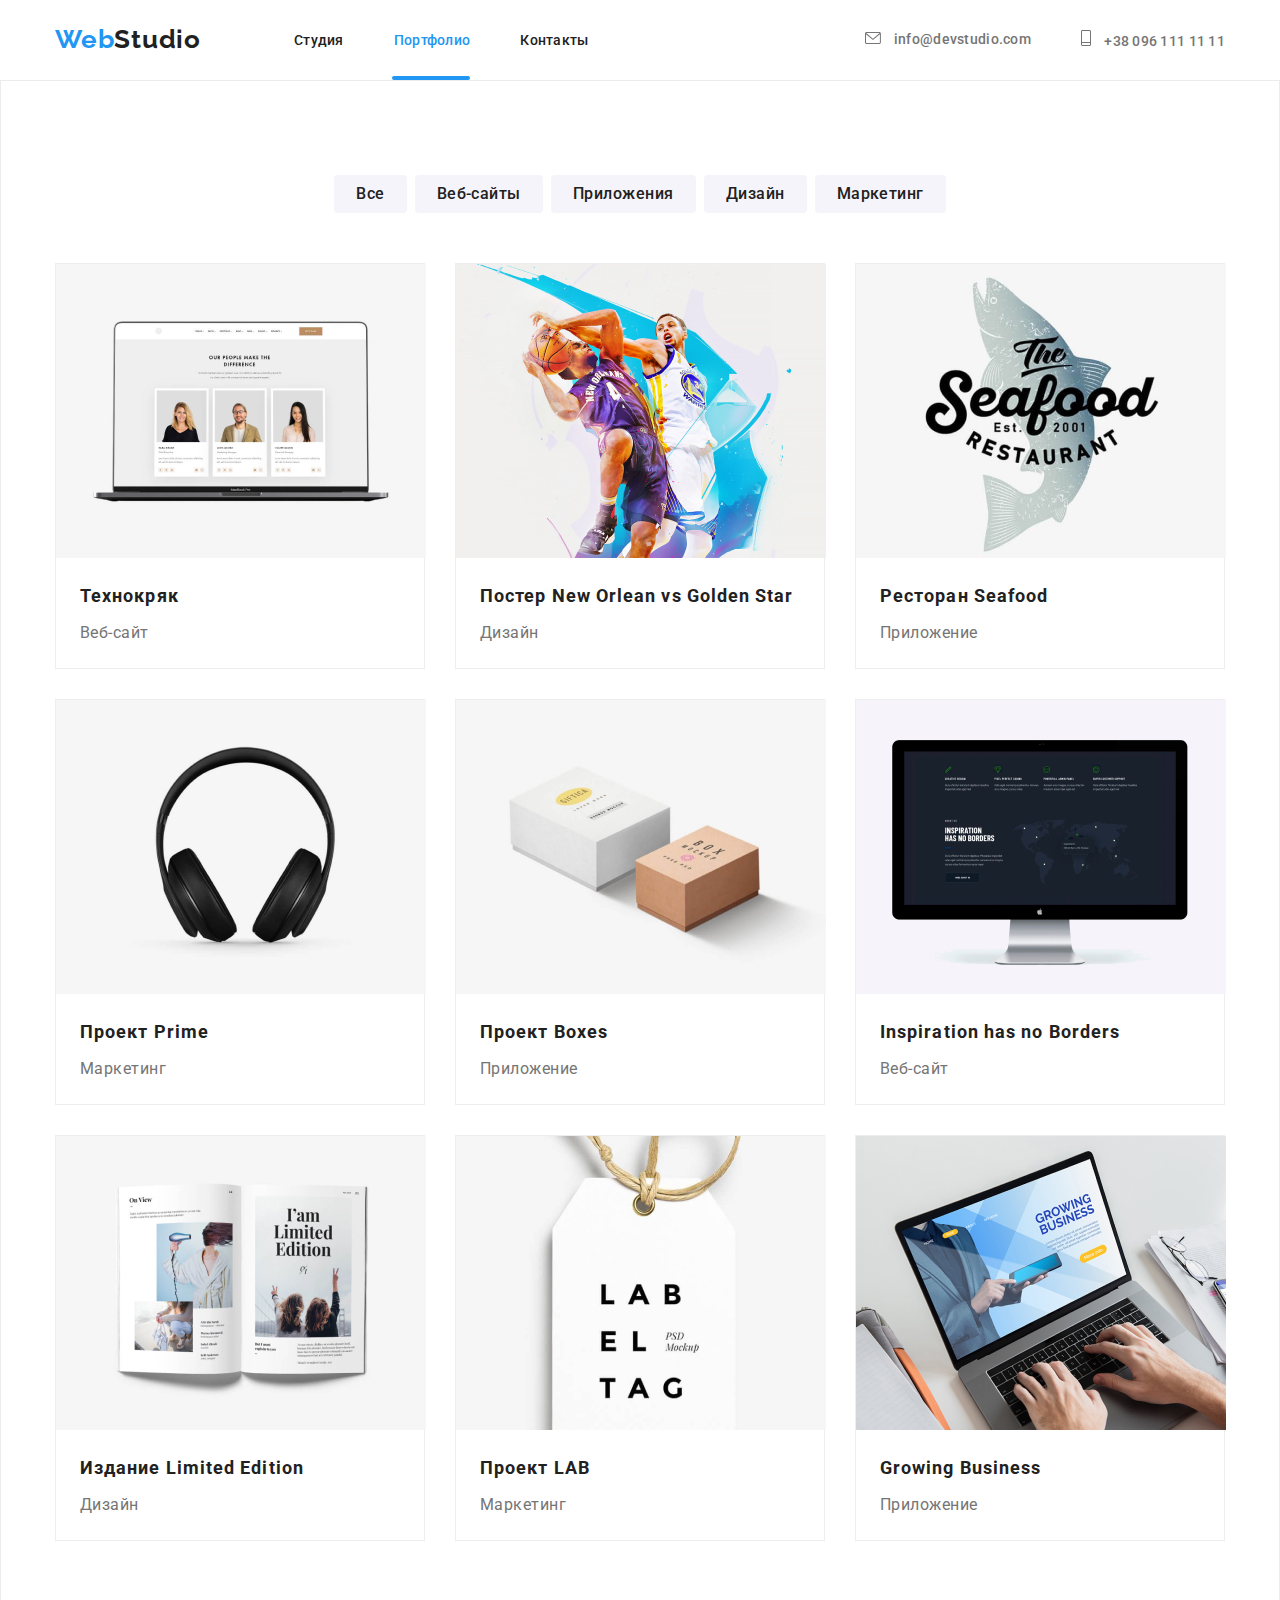
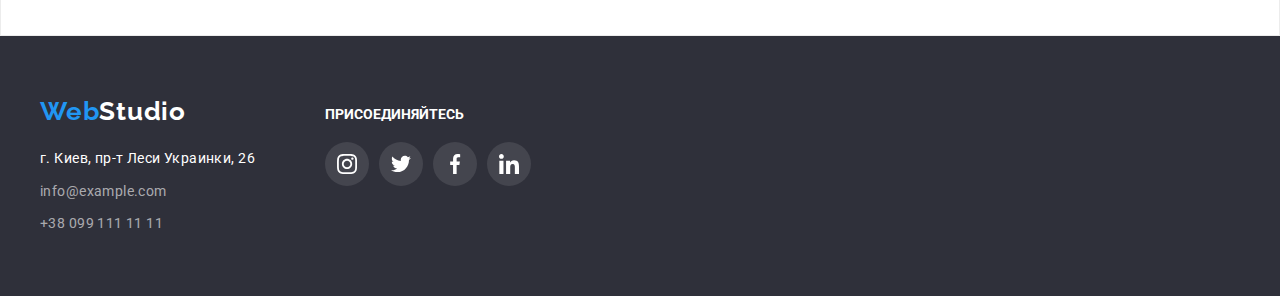
==== portfolio/index.html @ 29e478b5 "1" ====
<!DOCTYPE html>
<html lang="ru">
<head>
    <meta charset="UTF-8">
    <meta http-equiv="X-UA-Compatible" content="IE=edge">
    <meta name="viewport" content="width=device-width, initial-scale=1.0">
    <title>Portfolio-5</title>
    <link rel="preconnect" href="https://fonts.googleapis.com">
    <link rel="preconnect" href="https://fonts.gstatic.com" crossorigin>
    <link href="https://fonts.googleapis.com/css2?family=Raleway:wght@700&family=Roboto:wght@400;500;700;900&display=swap"
        rel="stylesheet">
    <link rel="stylesheet" href="https://cdnjs.cloudflare.com/ajax/libs/modern-normalize/1.0.0/modern-normalize.min.css" />
    <link rel="stylesheet" href="./styles.css">
  
</head>

<body>
<body>
    <!--Шапка сайта-->
    <header class="header">
        <div class="header-conteiner">
    
    
            <a href="./main.html" class="logo"><span class="logo-blue">Web</span><span class="logo-black">Studio</span></a>
            <nav class="nav-main-cont">
                <ul class="nav-main">
                    <li class="link-header"><a href="../index.html" >Студия</a></li>
                    <li class="link-header"><a href="./portfolio/index.html" class="portfolio">Портфолио</a></li>
                    <li class="link-header"><a href="tel:+380961111111">Контакты</a></li>
                </ul>
            </nav>
    
            <div class="header-contacts-cont">
                <ul class="header-contacts">
                    <li class="header-contacts-li">
    
    
                        <a href="mailto:info@devstudio.com"> <svg class="svg-mail">
                                <use href="../img/svg.svg#icon-mail"></use>
                            </svg>
                            info@devstudio.com</a>
    
                    </li>
                    <li class="header-contacts-li">
    
                        <a href="tel:+380961111111">
                            <svg class="svg-phone">
                                <use href="../img/svg.svg#icon-phone"></use>
                            </svg>
                            +38 096 111 11 11</a>
                    </li>
                </ul></div>
                     </div>
           </header>
<!--Герой-->
    <main class="main">
        
        <Section class="maine-section-portfolio">
            <div class="main-conteiner">
            <ul class="list-of-buttons">
                <li class="button-li"><button class="button-hero"> Все</button></li>
                <li class="button-li"><button class="button-hero">  Веб-сайты</button></li>
                <li class="button-li"><button class="button-hero"> Приложения </button></li>
                <li class="button-li"><button class="button-hero">Дизайн</button></li>
                <li class="button-li"><button class="button-hero">Маркетинг</button></li>
            </ul>
        
        
        
            <ul class="maine-portfolio">
                <li class="li-maine-portfolio">
                    <a href="#"> 
                        <div class="box-card">
                        <img src="./JPG/img.jpg" alt="Сайт технокряк">
                        <div class="overlay-card">
                            <p class="card-text">Технокряк это современная площадка распространения коронавируса. Компании используют эту
                                платформу для цифрового
                                шпионажа и атак на защищённые сервера конкурентов.</p>
                        </div>
                    </div>
                        <div class="div-maine">
                            <h3 class="title-text-portfolio">Технокряк</h3>
                            <p class="link-list">Веб-сайт</p>
                        </div>
                    </a>
                </li>

            
                <li class="li-maine-portfolio">
                    <div class="box-card">
                    <a href="#"><img src="./JPG/img-2.jpg" alt="Дизайн">
                    <div class="overlay-card">
                        <p class="card-text">Технокряк это современная площадка распространения коронавируса. Компании используют эту
                            платформу для цифрового
                            шпионажа и атак на защищённые сервера конкурентов.</p>
                    </div>
                    </div>
                        <div class="div-maine">
                            <h3 class="title-text-portfolio">Постер New Orlean vs Golden Star</h3>
                            <p class="link-list">Дизайн</p>
                        </div>
                    </a>
                </li>
            
                <li class="li-maine-portfolio"><a href="#">
                    <div class="box-card">
                    <img src="./JPG/img-3.jpg" alt="Приложение">
                    <div class="overlay-card">
                        <p class="card-text">Технокряк это современная площадка распространения коронавируса. Компании используют эту
                            платформу для цифрового
                            шпионажа и атак на защищённые сервера конкурентов.</p>
                    </div>
                    </div>
                        <div class="div-maine">
                            <h3 class="title-text-portfolio">Ресторан Seafood</h3>
                            <p class="link-list">Приложение</p>
                        </div>
                    </a>
                </li>
            
                <li class="li-maine-portfolio"> <a href="#">
                    <div class="box-card">
                    <img src="./JPG/img-4.jpg" alt="Маркетинг">
                    <div class="overlay-card">
                        <p class="card-text">Технокряк это современная площадка распространения коронавируса. Компании используют эту
                            платформу для цифрового
                            шпионажа и атак на защищённые сервера конкурентов.</p>
                    </div>
                    </div>
                        <div class="div-maine">
                            <h3 class="title-text-portfolio">Проект Prime</h3>
                            <p class="link-list">Маркетинг</p>
                        </div>
                    </a>
                </li>
            
                <li class="li-maine-portfolio"> <a href="#">
                    <div class="box-card">
                    <img src="./JPG/img-5.jpg" alt="Приложение">
                    <div class="overlay-card">
                        <p class="card-text">Технокряк это современная площадка распространения коронавируса. Компании используют эту
                            платформу для цифрового
                            шпионажа и атак на защищённые сервера конкурентов.</p>
                    </div>
                    </div>
                        <div class="div-maine">
                            <h3 class="title-text-portfolio">Проект Boxes</h3>
                            <p class="link-list">Приложение</p>
                        </div>
                    </a>
                </li>
            
                <li class="li-maine-portfolio"><a href="#">
                    <div class="box-card">
                    <img src="./JPG/img-6.jpg" alt="Сайт">
                    <div class="overlay-card">
                        <p class="card-text">Технокряк это современная площадка распространения коронавируса. Компании используют эту
                            платформу для цифрового
                            шпионажа и атак на защищённые сервера конкурентов.</p>
                    </div>
                    </div>
                        <div class="div-maine">
                            <h3 class="title-text-portfolio">Inspiration has no Borders</h3>
                            <p class="link-list">Веб-сайт</p>
                        </div>
                    </a>
                </li>
            
                <li class="li-maine-portfolio"><a href="#">
                    <div class="box-card">
                    <img src="./JPG/img-7.jpg" alt="">
                    <div class="overlay-card">
                        <p class="card-text">Технокряк это современная площадка распространения коронавируса. Компании используют эту
                            платформу для цифрового
                            шпионажа и атак на защищённые сервера конкурентов.</p>
                    </div>
                    </div>
                        <div class="div-maine">
                            <h3 class="title-text-portfolio">Издание Limited Edition</h3>
                            <p class="link-list">Дизайн</p>
                        </div>
                    </a>
                </li>
            
                <li class="li-maine-portfolio">
                    
                    <a href="#">
                    <div class="box-card">
                        <img src="./JPG/img-13.jpg" alt="Маркетинг">
                    <div class="overlay-card">
                        <p class="card-text">Технокряк это современная площадка распространения коронавируса. Компании используют эту
                            платформу для цифрового
                            шпионажа и атак на защищённые сервера конкурентов.</p>
                    </div>
                    </div>
                    
                        <div class="div-maine">
                            <h3 class="title-text-portfolio">Проект LAB</h3>
                            <p class="link-list">Маркетинг</p>
                        </div>
                    </a>
                </li>
            
                <li class="li-maine-portfolio"><a href="#">
                    <div class="box-card">
                    <img src="./JPG/img-14.jpg" alt="Приложение">
                   <div class="overlay-card">
                  <p class="card-text">Технокряк это современная площадка распространения коронавируса. Компании используют эту
            платформу для цифрового
            шпионажа и атак на защищённые сервера конкурентов.</p>
                    </div>
                    </div>
                        
                    <div class="div-maine">
                            <h3 class="title-text-portfolio">Growing Business</h3>
                            <p class="link-list">Приложение</p>
                        </div>
                    </a>
                </li>
            </ul>
            </div>
          
            </Section>

    </main>
<!--Подвал-->
<footer class="footer">
    <div class="conteiner-footer">
        <div class="adress-footer">
            <a href="http://127.0.0.1:5500/main.html" class="logo-footer"><span class="logo-blue">Web</span><span
                    class="logo-White">Studio</span></a>
            <address class="address">
                <div class="footer-adress">
                    <p class="actual-address">г. Киев, пр-т Леси Украинки, 26</p>
                </div>
                <div class="footer-mail"><a href="mailto:info@example.com" class="contacts">info@example.com</a></div>
                <div class="footer-phone"> <a href="tel:+380991111111" class="contacts">+38 099 111 11 11</a></div>
            </address>
        </div>
        <div class="link-footer">
            <h3 class="heading-footer">ПРИСОЕДИНЯЙТЕСЬ</h3>
            <ul class="footer-ul">
                <li class="footer-li">
                    <a href="#" class="footer-link">
                        <svg class="footer-svg">
                            <use href="../img/svg.svg#icon-instagram"></use>
                        </svg></a>

                </li>
                <li class="footer-li">
                    <a href="#" class="footer-link">

                        <svg class="footer-svg">
                            <use href="../img/svg.svg#icon-twitter"></use>
                        </svg></a>
                </li>
                <li class="footer-li">
                    <a href="#" class="footer-link">
                        <svg class="footer-svg">
                            <use href="../img/svg.svg#icon-facebook"></use>
                        </svg></a>
                </li>
                <li class="footer-li">
                    <a href="#" class="footer-link">
                        <svg class="footer-svg">
                            <use href="../img/svg.svg#icon-linkedin"></use>
                        </svg></a>
                </li>
            </ul>
        </div>
    </div>
</footer>
</body>
</html>
---- portfolio/styles.css ----
:root {
  /* цвет текста */
  --primary-text-color: #757575;
  --title-text-color: #212121;
  --secondary-text-color: #ffffff;
  /* цвет фона */
  --primary-background: #e5e5e5;
  --sekondary-background: #2f303a;
  
}
*,
*::before,
*::after {
  box-sizing: border-box;
}
body {
  background: #ffffff;
  font-family: Roboto;
}
h1,
h2,
h3,
h4,
h5,
h6,
ul,
ol,
li,
p {
  margin: 0;
}
ul[class],
ol[class] {
  padding: 0;
}

img {
  display: block;
  max-width: 100%;
  height: auto;
}
/* header */
.header {
  background: #ffffff;
}
.header-conteiner {
  display: flex;
  align-items: center;
  width: 1200px;
  padding-left: 15px;
  padding-right: 15px;
  margin-top: 0px;
  margin-bottom: 0px;
  margin-left: auto;
  margin-right: auto;
}

.nav-main {
  display: flex;
}

.header-contacts {
  display: flex;
}
.header-contacts-cont {
  margin-left: auto;
}

/* Логотип */
.logo {
  font-family: Raleway;
  font-style: normal;
  font-weight: bold;
  font-size: 26px;
  line-height: 1.19;
  text-decoration: none;
  letter-spacing: 0.03em;
}

.header-conteiner .logo {
  padding-top: 24px;
  padding-bottom: 25px;
}
.logo-blue {
  color: #2196f3;
}
.logo-black {
  color: #212121;
}
/* Навигация */
.header ul {
  list-style: none;
}
.header li a {
  text-decoration: none;
  font-family: Roboto;
  font-style: normal;
  font-weight: 500;
  font-size: 14px;
  line-height: 1.14;
  letter-spacing: 0.02em;
  color: #212121;
  transition-property: color,transform;
  transition-duration: 250ms;
  transition-timing-function: cubic-bezier(0.4, 0, 0.2, 1);
}

.link-header + .link-header {
  margin-left: 50px;
}
.link-header {
  margin-left: 93px;
}
.link-header a {
  padding-top: 32px;
  padding-bottom: 32px;
}

.header-contacts {
  padding-top: 32px;
  padding-bottom: 32px;
}

.header-contacts-li + .header-contacts-li {
  margin-left: 50px;
}

.header-contacts :hover {
  color: #2196f3;
}
.header-contacts :focus {
  color: #2196f3;
}

.svg-mail {
  width: 16px;
  height: 12px;
  margin-right: 10px;
  fill: currentColor;
}

.svg-phone {
  width: 10px;
  height: 16px;
  margin-right: 10px;
  fill: currentColor;
}

.header-contacts li a {
  color: #757575;
}
.svg-phone :hover {
  fill: #2196f3;
}

.svg-phone :focus {
  fill: #2196f3;
}

.nav-main :hover {
  color: #2196f3;
}

.nav-main :focus {
  color: #2196f3;
}

.header .portfolio {
  color: #2196f3;
}
/* underline */
.portfolio{
  position: relative;
}
.portfolio::after{
  content: "";
  position: absolute;
  right: 0%;
  bottom: 0%;
  width: 78px;
  height: 4px;
  background: #2196F3;
  border-radius: 2px;
}




/* main section  */
.main {
  padding-top: 94px;
  padding-bottom: 94px;
  border: 1px solid #ececec;
}
.main-conteiner {
  width: 1200px;
  padding-left: 15px;
  padding-right: 15px;
  margin-left: auto;
  margin-right: auto;
}

/* кнопки */
.list-of-buttons {
  display: flex;
  justify-content: center;
  margin-bottom: 50px;
}

.button-li + .button-li {
  margin-left: 8px;
}
.button-hero{
  padding-top: 6px;
  padding-bottom: 6px;
  padding-left: 22px;
  padding-right: 22px;
  border-radius: 4px;
  border: 0px;
  background: #F5F4FA;
  transition-property: background-color, transform;
  transition-duration: 250ms;
  transition-timing-function: cubic-bezier(0.4, 0, 0.2, 1);
  font-family: Roboto;
  font-style: normal;
  font-weight: 500;
  font-size: 16px;
  line-height: 1.62;
  letter-spacing: 0.03em;
  color: #212121;
  
 
  transition-property: color, transform;
  transition-duration: 250ms;
  transition-timing-function: cubic-bezier(0.4, 0, 0.2, 1);
}
  
  
.maine-section-portfolio li {
  list-style: none;
}
.list-of-buttons button:hover {
  background: #2196f3;
}
.list-of-buttons button:focus {
  background: #2196f3;
}

.list-of-buttons .button-li :hover {
  color: #ffffff;
}
.list-of-buttons .button-li :focus {
  color: #ffffff;
}
.portfolio {
  color: #2196f3;
}

/* сетка */
.maine-portfolio {
  display: flex;
  flex-wrap: wrap;
  margin-bottom: -30px;
  margin-right: -30px;
}

.maine-portfolio {
  list-style: none;
}

.maine-portfolio a {
  text-decoration: none;
}
.li-maine-portfolio {
  display: block;
  width: 370px;
  background: #ffffff;
  border: 1px solid #eeeeee;
  margin-right: 30px;
  margin-bottom: 30px;
  flex-basis: calc(100% / 3 - 30px);
}
.maine-portfolio > li:hover {
  box-shadow: 0px 1px 1px rgba(0, 0, 0, 0.12), 0px 4px 4px rgba(0, 0, 0, 0.06),
    1px 4px 6px rgba(0, 0, 0, 0.16);
}

.title-text-portfolio {
  font-family: Roboto;
  font-style: normal;
  font-weight: bold;
  font-size: 18px;
  line-height: 2;
  letter-spacing: 0.06em;
  color: #212121;
  width: 322px;
  margin-bottom: 4px;
}
.link-list {
  font-family: Roboto;
  font-style: normal;
  font-weight: normal;
  font-size: 16px;
  line-height: 1.87;
  letter-spacing: 0.03em;
  color: #757575;
  width: 322px;
}
.div-maine {
  padding-top: 20px;
  padding-bottom: 20px;
  padding-left: 24px;
  padding-right: 24px;
}

/* выезжающая карточка */
.box-card {
  position: relative;
  width: 370px;
  height: 294px;
  overflow: hidden;
}
.box-card:hover .overlay-card {
  transform: translatey(-0);
}

.overlay-card {
  position: absolute;
  left: 0;
  top: 0;
  width: 100%;
  height: 100%;
  background: rgba(33, 150, 243, 0.9);
  transform: translatey(100%);
  transition: transform 250ms ease;
  padding: 63px 24px;
}

.card-text {
  font-family: Roboto;
  font-style: normal;
  font-weight: normal;
  font-size: 18px;
  line-height: 28px;
  letter-spacing: 0.03em;
  color: #ffffff;
}

/* подвал */
.footer {
  background: var(--sekondary-background);
}
.conteiner-footer {
  width: 1200px;
  margin-left: auto;
  margin-right: auto;
  display: flex;
}
.adress-footer {
  padding-top: 60px;
  padding-bottom: 60px;
}
.logo-footer {
  text-decoration: none;
  font-family: Raleway;
  font-style: normal;
  font-weight: bold;
  font-size: 26px;
  line-height: 31px;
  display: block;
  letter-spacing: 0.03em;
  margin-bottom: 20px;
}
.logo-White {
  color: #ffffff;
}
.address {
  font-family: Roboto;
  font-style: normal;
  font-weight: normal;
  font-size: 14px;
  line-height: 1.71;
  margin-bottom: 9px;
  letter-spacing: 0.03em;
  display: inline;
}

.actual-address {
  display: inline;
  color: #ffffff;

  margin-bottom: 9px;
}
.contacts {
  display: inline;
  text-decoration: none;
  color: rgba(255, 255, 255, 0.6);
}

.link-footer {
  margin-left: 70px;
  padding-top: 70px;
  padding-bottom: 97px;
}

.footer-ul {
  display: flex;
  list-style: none;
}
.heading-footer {
  font-family: Roboto;
  font-style: normal;
  font-weight: bold;
  font-size: 14px;
  line-height: 16px;
  color: #ffffff;
  margin-bottom: 20px;
}

.footer-link {
  display: flex;
  align-items: center;
  justify-content: center;
  width: 44px;
  height: 44px;

  border-radius: 50%;
  border: 0px;
  background: rgba(255, 255, 255, 0.1);
  color: #ffffff;
  transition-property: background-color, transform;
  transition-duration: 250ms;
  transition-timing-function: cubic-bezier(0.4, 0, 0.2, 1);
}
.footer-adress {
  margin-bottom: 9px;
}
.footer-mail {
  margin-bottom: 9px;
}

.footer-li + .footer-li {
  margin-left: 10px;
}
.footer-svg {
  width: 20px;
  height: 20px;
  fill: currentColor;
}
.footer-link:hover {
  background-color: #2196f3;
   
}
.footer-link:focus {
  background-color: #2196f3;
}
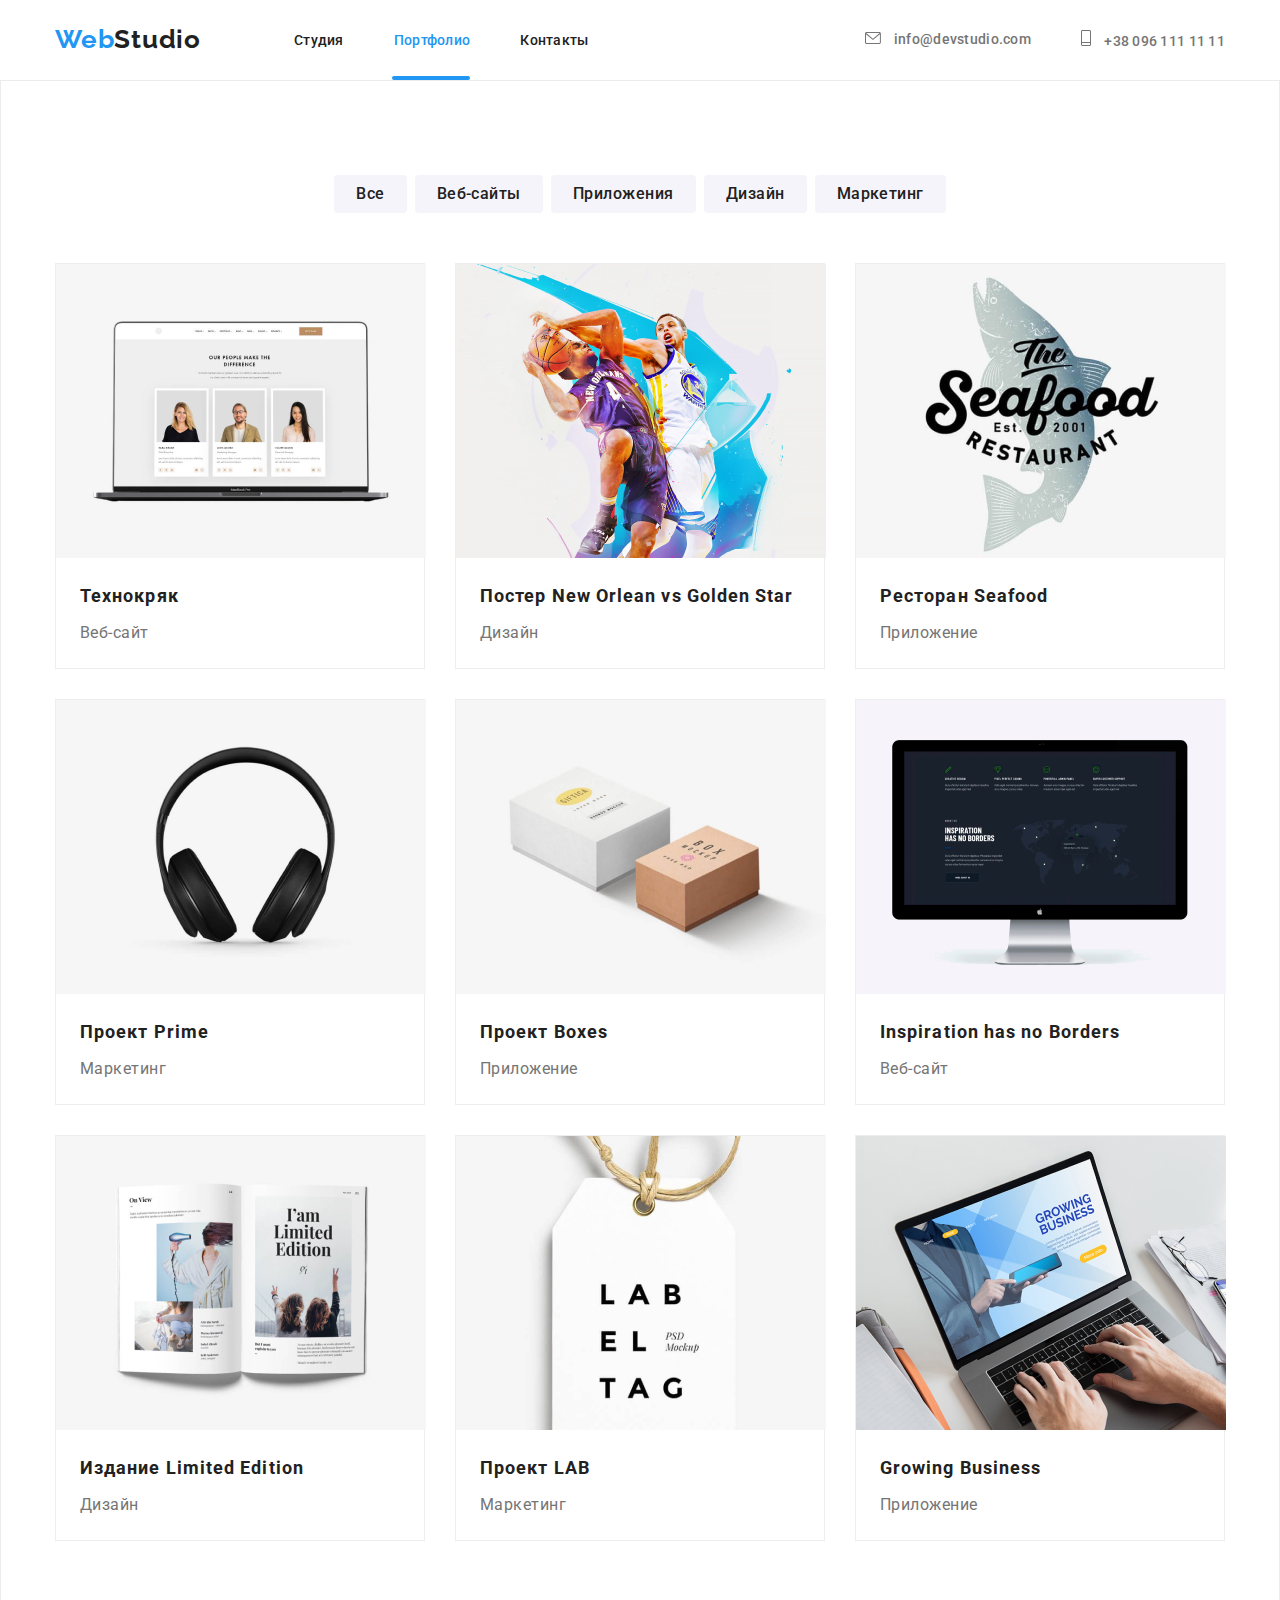
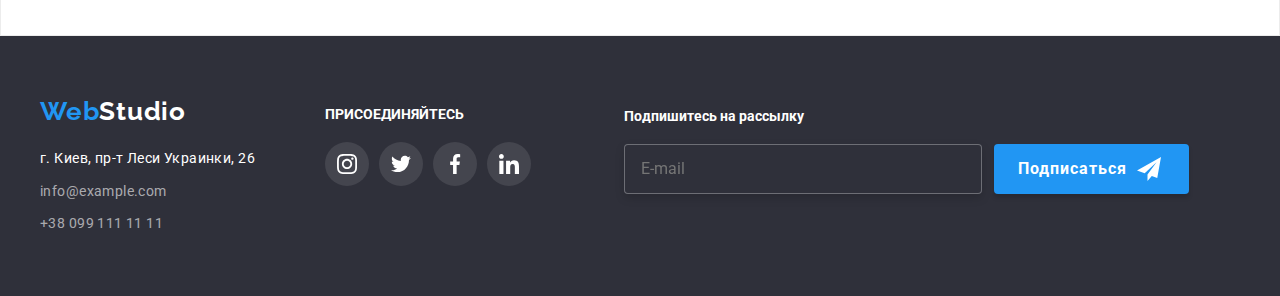
==== commit 6352c4cb: "3" ====
--- a/portfolio/index.html
+++ b/portfolio/index.html
@@ -4,7 +4,7 @@
     <meta charset="UTF-8">
     <meta http-equiv="X-UA-Compatible" content="IE=edge">
     <meta name="viewport" content="width=device-width, initial-scale=1.0">
-    <title>Portfolio-5</title>
+    <title>Portfolio-6</title>
     <link rel="preconnect" href="https://fonts.googleapis.com">
     <link rel="preconnect" href="https://fonts.gstatic.com" crossorigin>
     <link href="https://fonts.googleapis.com/css2?family=Raleway:wght@700&family=Roboto:wght@400;500;700;900&display=swap"
@@ -36,7 +36,7 @@
     
     
                         <a href="mailto:info@devstudio.com"> <svg class="svg-mail">
-                                <use href="../img/svg.svg#icon-mail"></use>
+                                <use href="../img/new.svg#icon-mail"></use>
                             </svg>
                             info@devstudio.com</a>
     
@@ -45,7 +45,7 @@
     
                         <a href="tel:+380961111111">
                             <svg class="svg-phone">
-                                <use href="../img/svg.svg#icon-phone"></use>
+                                <use href="../img/new.svg#icon-phone"></use>
                             </svg>
                             +38 096 111 11 11</a>
                     </li>
@@ -243,31 +243,46 @@
                 <li class="footer-li">
                     <a href="#" class="footer-link">
                         <svg class="footer-svg">
-                            <use href="../img/svg.svg#icon-instagram"></use>
-                        </svg></a>
-
-                </li>
-                <li class="footer-li">
-                    <a href="#" class="footer-link">
-
-                        <svg class="footer-svg">
-                            <use href="../img/svg.svg#icon-twitter"></use>
-                        </svg></a>
-                </li>
-                <li class="footer-li">
-                    <a href="#" class="footer-link">
-                        <svg class="footer-svg">
-                            <use href="../img/svg.svg#icon-facebook"></use>
-                        </svg></a>
-                </li>
-                <li class="footer-li">
-                    <a href="#" class="footer-link">
-                        <svg class="footer-svg">
-                            <use href="../img/svg.svg#icon-linkedin"></use>
+                            <use href="../img/new.svg#icon-instagram"></use>
+                        </svg></a>
+
+                </li>
+                <li class="footer-li">
+                    <a href="#" class="footer-link">
+
+                        <svg class="footer-svg">
+                            <use href="../img/new.svg#icon-twitter"></use>
+                        </svg></a>
+                </li>
+                <li class="footer-li">
+                    <a href="#" class="footer-link">
+                        <svg class="footer-svg">
+                            <use href="../img/new.svg#icon-facebook"></use>
+                        </svg></a>
+                </li>
+                <li class="footer-li">
+                    <a href="#" class="footer-link">
+                        <svg class="footer-svg">
+                            <use href="../img/new.svg#icon-linkedin"></use>
                         </svg></a>
                 </li>
             </ul>
         </div>
+                <div class="conteiner-footer-form">
+                    <h3 class="heading-footer">Подпишитесь на рассылку</h3>
+                    <form class="footer-form">
+                        <label for="mail"></label>
+                        <input type="email" name="mail" id="mail" placeholder="E-mail" />
+                        <button type="submit"><span class="span-button"> Подписаться </span>
+                            <svg class="airplaine-svg">
+                                <use href="../img/new.svg#icon-airplaine"></use>
+                            </svg>
+                        </button>
+                
+                    </form>
+                
+                </div>
+        
     </div>
 </footer>
 </body>
--- a/portfolio/styles.css
+++ b/portfolio/styles.css
@@ -6,7 +6,6 @@
   /* цвет фона */
   --primary-background: #e5e5e5;
   --sekondary-background: #2f303a;
-  
 }
 *,
 *::before,
@@ -100,7 +99,7 @@
   line-height: 1.14;
   letter-spacing: 0.02em;
   color: #212121;
-  transition-property: color,transform;
+  transition-property: color, transform;
   transition-duration: 250ms;
   transition-timing-function: cubic-bezier(0.4, 0, 0.2, 1);
 }
@@ -169,22 +168,19 @@
   color: #2196f3;
 }
 /* underline */
-.portfolio{
+.portfolio {
   position: relative;
 }
-.portfolio::after{
+.portfolio::after {
   content: "";
   position: absolute;
   right: 0%;
   bottom: 0%;
   width: 78px;
   height: 4px;
-  background: #2196F3;
+  background: #2196f3;
   border-radius: 2px;
 }
-
-
-
 
 /* main section  */
 .main {
@@ -210,15 +206,15 @@
 .button-li + .button-li {
   margin-left: 8px;
 }
-.button-hero{
+.button-hero {
   padding-top: 6px;
   padding-bottom: 6px;
   padding-left: 22px;
   padding-right: 22px;
   border-radius: 4px;
   border: 0px;
-  background: #F5F4FA;
-  transition-property: background-color, transform;
+  background: #f5f4fa;
+  transition-property: background-color, color, transform;
   transition-duration: 250ms;
   transition-timing-function: cubic-bezier(0.4, 0, 0.2, 1);
   font-family: Roboto;
@@ -228,14 +224,8 @@
   line-height: 1.62;
   letter-spacing: 0.03em;
   color: #212121;
-  
- 
-  transition-property: color, transform;
-  transition-duration: 250ms;
-  transition-timing-function: cubic-bezier(0.4, 0, 0.2, 1);
-}
-  
-  
+}
+
 .maine-section-portfolio li {
   list-style: none;
 }
@@ -449,8 +439,60 @@
 }
 .footer-link:hover {
   background-color: #2196f3;
-   
 }
 .footer-link:focus {
   background-color: #2196f3;
 }
+.conteiner-footer-form {
+  margin-left: 93px;
+  padding-top: 72px;
+  padding-bottom: 94px;
+}
+.footer-form {
+  display: flex;
+}
+
+.footer-form input {
+  width: 358px;
+  height: 50px;
+  background: #2f303a;
+  border: 1px solid rgba(255, 255, 255, 0.3);
+  box-sizing: border-box;
+  filter: drop-shadow(0px 4px 4px rgba(0, 0, 0, 0.15));
+  border-radius: 4px;
+  padding-left: 16px;
+  padding-top: 15px;
+  padding-bottom: 15px;
+}
+.footer-form button {
+  display: flex;
+  align-items: center;
+  text-align: center;
+  margin-left: 12px;
+  padding-top: 10px;
+  padding-bottom: 10px;
+  padding-left: 24px;
+  padding-right: 28px;
+
+  align-items: center;
+  background: #2196f3;
+  box-shadow: 0px 4px 4px rgba(0, 0, 0, 0.15);
+  border-radius: 4px;
+  border: 0px;
+}
+
+.airplaine-svg {
+  width: 24px;
+  height: 24px;
+}
+.span-button {
+  margin-right: 10px;
+  font-family: Roboto;
+  font-style: normal;
+  font-weight: bold;
+  font-size: 16px;
+  line-height: 30px;
+  letter-spacing: 0.06em;
+
+  color: #ffffff;
+}
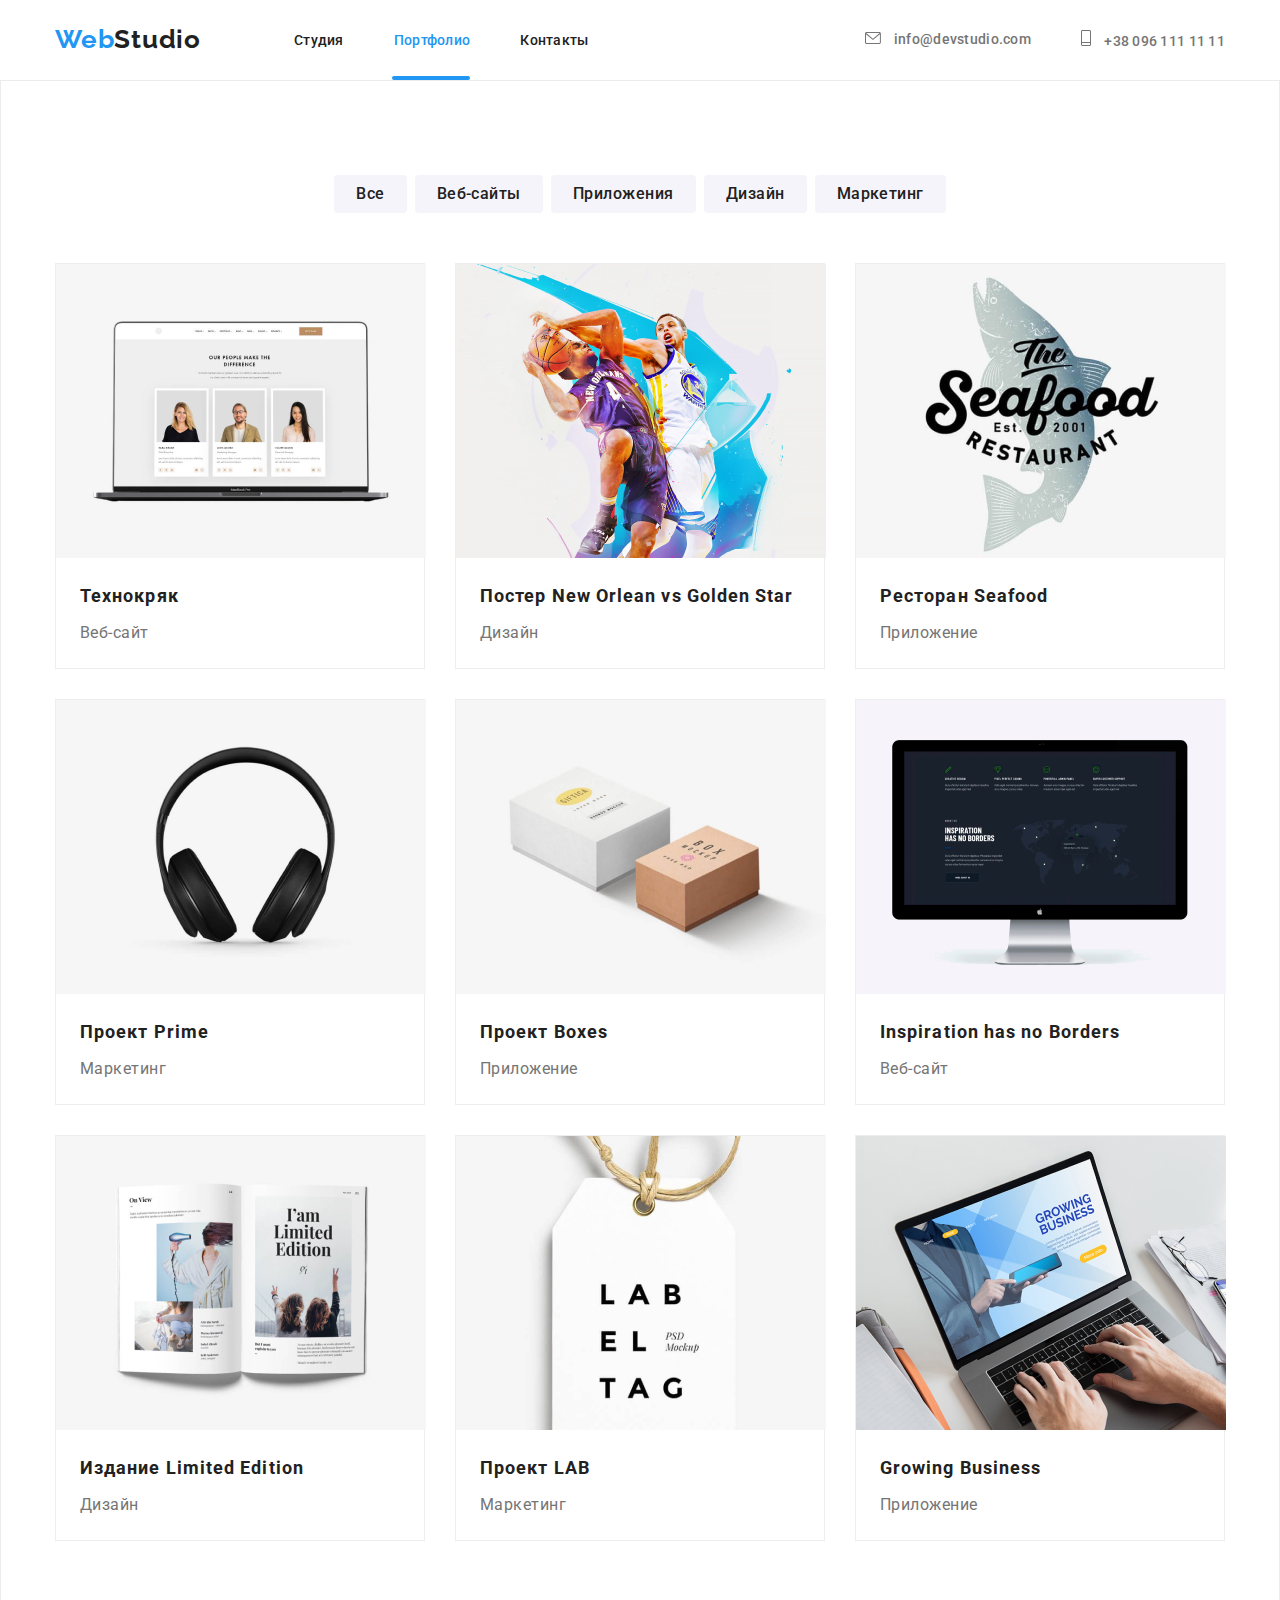
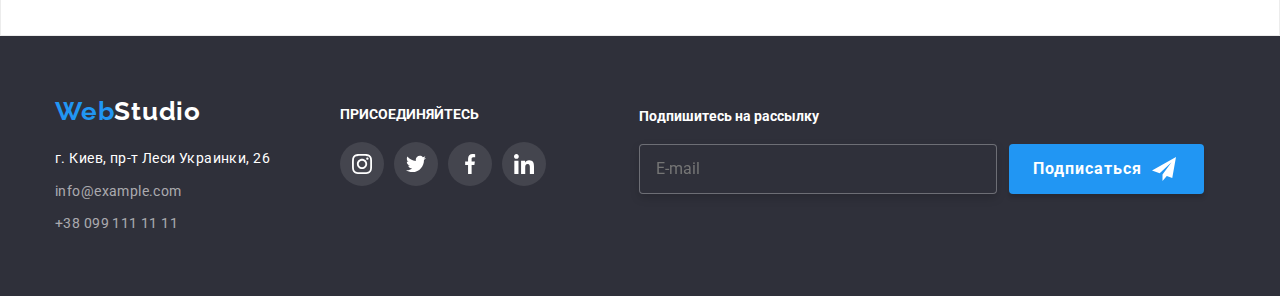
==== commit d8c8affb: "7" ====
--- a/portfolio/index.html
+++ b/portfolio/index.html
@@ -272,7 +272,7 @@
                     <h3 class="heading-footer">Подпишитесь на рассылку</h3>
                     <form class="footer-form">
                         <label for="mail"></label>
-                        <input type="email" name="mail" id="mail" placeholder="E-mail" />
+                        <input class="footer-form-input" type="email" name="mail" id="mail" placeholder="E-mail" />
                         <button type="submit"><span class="span-button"> Подписаться </span>
                             <svg class="airplaine-svg">
                                 <use href="../img/new.svg#icon-airplaine"></use>
--- a/portfolio/styles.css
+++ b/portfolio/styles.css
@@ -224,6 +224,7 @@
   line-height: 1.62;
   letter-spacing: 0.03em;
   color: #212121;
+  cursor: pointer;
 }
 
 .maine-section-portfolio li {
@@ -342,6 +343,8 @@
 }
 .conteiner-footer {
   width: 1200px;
+  padding-left: 15px;
+  padding-right: 15px;
   margin-left: auto;
   margin-right: auto;
   display: flex;
@@ -464,6 +467,17 @@
   padding-top: 15px;
   padding-bottom: 15px;
 }
+.footer-form-input ::placeholder {
+  font-family: Roboto;
+  font-style: normal;
+  font-weight: normal;
+  font-size: 16px;
+  line-height: 20px;
+  display: flex;
+  align-items: center;
+  letter-spacing: 0.03em;
+  color: rgba(255, 255, 255, 0.6);
+}
 .footer-form button {
   display: flex;
   align-items: center;
